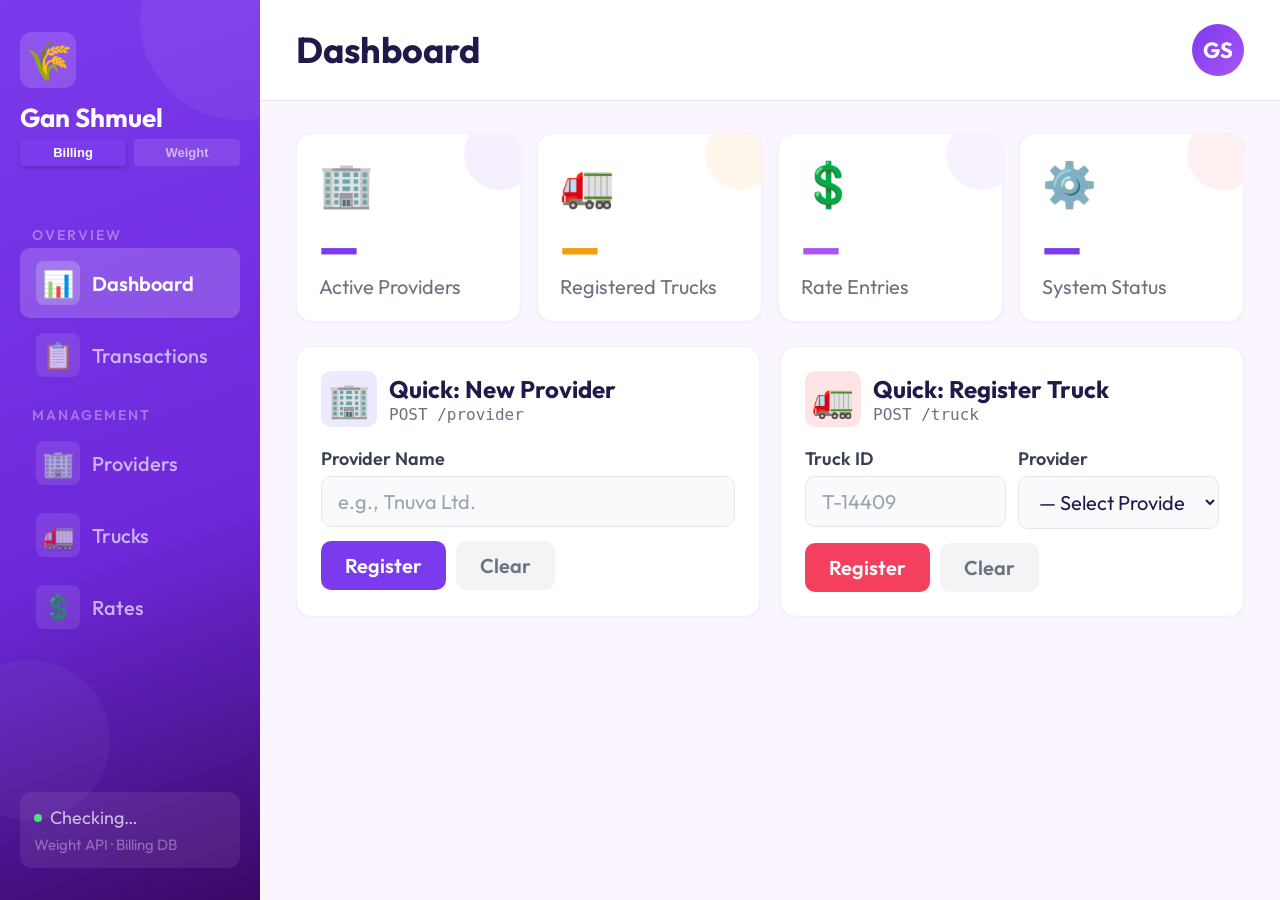
==== front/index.html @ b9836308 "test." ====
<!doctype html>
<html lang="en">
  <head>
    <meta charset="UTF-8" />
    <meta name="viewport" content="width=device-width, initial-scale=1.0" />
    <title>Gan Shmuel — Billing</title>
    <link rel="stylesheet" href="./css/style.css" />
    <script src="./js/app.js"></script>
    <link
      href="https://fonts.googleapis.com/css2?family=Outfit:wght@300;400;500;600;700;800&display=swap"
      rel="stylesheet"
    />
  </head>
  <body>
    <!-- SIDEBAR -->
    <aside class="sidebar">
      <div class="logo-area">
        <div class="logo-icon">🌾</div>
        <div class="logo-name">Gan Shmuel</div>
        <div class="mode-switcher">
          <button
            id="mode-btn-billing"
            class="btn-mode active"
            onclick="switchMode('billing')"
          >
            Billing
          </button>
          <button
            id="mode-btn-weight"
            class="btn-mode"
            onclick="switchMode('weight')"
          >
            Weight
          </button>
        </div>
      </div>

      <nav id="nav-billing">
        <div class="nav-group">
          <div class="nav-group-label">Overview</div>
          <div
            class="nav-btn active"
            data-page="dashboard"
            onclick="navigate('dashboard')"
          >
            <div class="nav-icon">📊</div>
            Dashboard
          </div>
          <div
            class="nav-btn"
            data-page="transactions"
            onclick="navigate('transactions')"
          >
            <div class="nav-icon">📋</div>
            Transactions
          </div>
        </div>
        <div class="nav-group">
          <div class="nav-group-label">Management</div>
          <div
            class="nav-btn"
            data-page="providers"
            onclick="navigate('providers')"
          >
            <div class="nav-icon">🏢</div>
            Providers
          </div>
          <div class="nav-btn" data-page="trucks" onclick="navigate('trucks')">
            <div class="nav-icon">🚛</div>
            Trucks
          </div>
          <div class="nav-btn" data-page="rates" onclick="navigate('rates')">
            <div class="nav-icon">💲</div>
            Rates
          </div>
        </div>
      </nav>

      <nav id="nav-weight" style="display: none">
        <div class="nav-group">
          <div class="nav-group-label">Weight Control</div>
          <div
            class="nav-btn"
            data-page="weight-dashboard"
            onclick="navigate('weight-dashboard')"
          >
            <div class="nav-icon">📊</div>
            Dashboard
          </div>
          <div
            class="nav-btn"
            data-page="weight-form"
            onclick="navigate('weight-form')"
          >
            <div class="nav-icon">⚖️</div>
            Weigh
          </div>
          <div
            class="nav-btn"
            data-page="weight-batch"
            onclick="navigate('weight-batch')"
          >
            <div class="nav-icon">📦</div>
            Batch
          </div>
          <div
            class="nav-btn"
            data-page="weight-unknown"
            onclick="navigate('weight-unknown')"
          >
            <div class="nav-icon">❓</div>
            Unknown
          </div>
          <div
            class="nav-btn"
            data-page="weight-lookup"
            onclick="navigate('weight-lookup')"
          >
            <div class="nav-icon">🔍</div>
            Lookup
          </div>
        </div>
      </nav>

      <div class="sidebar-footer">
        <div class="online-badge">
          <div class="pulse" id="health-pulse"></div>
          <span id="health-label">Checking…</span>
        </div>
        <div class="sidebar-footer-sub">Weight API · Billing DB</div>
      </div>
    </aside>

    <!-- MAIN -->
    <div class="main">
      <!-- TOPBAR -->
      <div class="header">
        <div class="header-left">
          <h1 id="page-title">Dashboard</h1>
          <p id="page-date"></p>
        </div>
        <div class="header-right">
          <div class="avatar">GS</div>
        </div>
      </div>

      <!-- CONTENT AREA -->
      <div class="content">
        <!-- ===== DASHBOARD PAGE ===== -->
        <div id="page-dashboard" class="page active">
          <div class="stats" id="stats-row">
            <div class="stat">
              <div class="stat-bg" style="background: var(--teal)"></div>
              <span class="stat-icon">🏢</span>
              <div
                class="stat-val"
                id="stat-providers"
                style="color: var(--teal)"
              >
                —
              </div>
              <div class="stat-lbl">Active Providers</div>
            </div>
            <div class="stat">
              <div class="stat-bg" style="background: var(--amber)"></div>
              <span class="stat-icon">🚛</span>
              <div
                class="stat-val"
                id="stat-trucks"
                style="color: var(--amber)"
              >
                —
              </div>
              <div class="stat-lbl">Registered Trucks</div>
            </div>
            <div class="stat">
              <div class="stat-bg" style="background: var(--violet)"></div>
              <span class="stat-icon">💲</span>
              <div
                class="stat-val"
                id="stat-rates"
                style="color: var(--violet)"
              >
                —
              </div>
              <div class="stat-lbl">Rate Entries</div>
            </div>
            <div class="stat">
              <div class="stat-bg" style="background: var(--coral)"></div>
              <span class="stat-icon">⚙️</span>
              <div class="stat-val" id="stat-health" style="color: var(--teal)">
                —
              </div>
              <div class="stat-lbl">System Status</div>
            </div>
          </div>

          <!-- Quick actions on dashboard -->
          <div class="forms-grid">
            <div class="fcard">
              <div class="fcard-top">
                <div class="fcard-icon teal-icon">🏢</div>
                <div>
                  <div class="fcard-title">Quick: New Provider</div>
                  <div class="fcard-endpoint">POST /provider</div>
                </div>
              </div>
              <div class="field">
                <label>Provider Name</label>
                <input
                  type="text"
                  id="dash-provider-name"
                  placeholder="e.g., Tnuva Ltd."
                />
              </div>
              <div class="btn-row">
                <button
                  class="btn btn-teal"
                  onclick="
                    createProvider('dash-provider-name', 'dash-provider-msg')
                  "
                >
                  Register
                </button>
                <button
                  class="btn btn-light"
                  onclick="
                    clearField('dash-provider-name', 'dash-provider-msg')
                  "
                >
                  Clear
                </button>
              </div>
              <div class="msg" id="dash-provider-msg"></div>
            </div>

            <div class="fcard">
              <div class="fcard-top">
                <div class="fcard-icon coral-icon">🚛</div>
                <div>
                  <div class="fcard-title">Quick: Register Truck</div>
                  <div class="fcard-endpoint">POST /truck</div>
                </div>
              </div>
              <div class="row2">
                <div class="field">
                  <label>Truck ID</label>
                  <input type="text" id="dash-truck-id" placeholder="T-14409" />
                </div>
                <div class="field">
                  <label>Provider</label>
                  <select id="dash-truck-provider">
                    <option value="">— Select Provider —</option>
                  </select>
                </div>
              </div>
              <div class="btn-row">
                <button
                  class="btn btn-coral"
                  onclick="
                    createTruck(
                      'dash-truck-id',
                      'dash-truck-provider',
                      'dash-truck-msg',
                    )
                  "
                >
                  Register
                </button>
                <button
                  class="btn btn-light"
                  onclick="
                    clearFields(
                      ['dash-truck-id', 'dash-truck-provider'],
                      'dash-truck-msg',
                    )
                  "
                >
                  Clear
                </button>
              </div>
              <div class="msg" id="dash-truck-msg"></div>
            </div>
          </div>
        </div>

        <!-- ===== PROVIDERS PAGE ===== -->
        <div id="page-providers" class="page">
          <div class="forms-grid">
            <!-- Create -->
            <div class="fcard">
              <div class="fcard-top">
                <div class="fcard-icon teal-icon">➕</div>
                <div>
                  <div class="fcard-title">New Provider</div>
                  <div class="fcard-endpoint">POST /provider</div>
                </div>
              </div>
              <div class="field">
                <label>Provider Name</label>
                <input
                  type="text"
                  id="create-provider-name"
                  placeholder="e.g., Tnuva Ltd."
                />
              </div>
              <div class="btn-row">
                <button
                  class="btn btn-teal"
                  onclick="
                    createProvider(
                      'create-provider-name',
                      'create-provider-msg',
                    )
                  "
                >
                  Register Provider
                </button>
                <button
                  class="btn btn-light"
                  onclick="
                    clearField('create-provider-name', 'create-provider-msg')
                  "
                >
                  Clear
                </button>
              </div>
              <div class="msg" id="create-provider-msg"></div>
            </div>

            <!-- Update -->
            <div class="fcard">
              <div class="fcard-top">
                <div class="fcard-icon amber-icon">✏️</div>
                <div>
                  <div class="fcard-title">Update Provider</div>
                  <div class="fcard-endpoint">PUT /provider/:id</div>
                </div>
              </div>
              <div class="row2">
                <div class="field">
                  <label>Provider ID</label>
                  <select id="update-provider-id">
                    <option value="">— Select Provider —</option>
                  </select>
                </div>
                <div class="field">
                  <label>New Name</label>
                  <input
                    type="text"
                    id="update-provider-name"
                    placeholder="New name"
                  />
                </div>
              </div>
              <div class="btn-row">
                <button class="btn btn-amber" onclick="updateProvider()">
                  Update Provider
                </button>
                <button
                  class="btn btn-light"
                  onclick="
                    clearFields(
                      ['update-provider-id', 'update-provider-name'],
                      'update-provider-msg',
                    )
                  "
                >
                  Clear
                </button>
              </div>
              <div class="msg" id="update-provider-msg"></div>
            </div>
          </div>

          <!-- Providers list -->
          <div class="table-card">
            <div class="table-top">
              <span class="table-heading">All Providers</span>
              <button class="btn btn-light sm" onclick="loadProviders()">
                ↻ Refresh
              </button>
            </div>
            <div id="providers-table-wrap">
              <div class="loading">Loading providers…</div>
            </div>
          </div>
        </div>

        <!-- ===== TRUCKS PAGE ===== -->
        <div id="page-trucks" class="page">
          <div class="forms-grid">
            <!-- Create -->
            <div class="fcard">
              <div class="fcard-top">
                <div class="fcard-icon coral-icon">➕</div>
                <div>
                  <div class="fcard-title">Register Truck</div>
                  <div class="fcard-endpoint">POST /truck</div>
                </div>
              </div>
              <div class="row2">
                <div class="field">
                  <label>Truck ID</label>
                  <input
                    type="text"
                    id="create-truck-id"
                    placeholder="T-14409"
                  />
                </div>
                <div class="field">
                  <label>Provider</label>
                  <select id="create-truck-provider">
                    <option value="">— Select Provider —</option>
                  </select>
                </div>
              </div>
              <div class="btn-row">
                <button
                  class="btn btn-coral"
                  onclick="
                    createTruck(
                      'create-truck-id',
                      'create-truck-provider',
                      'create-truck-msg',
                    )
                  "
                >
                  Register Truck
                </button>
                <button
                  class="btn btn-light"
                  onclick="
                    clearFields(
                      ['create-truck-id', 'create-truck-provider'],
                      'create-truck-msg',
                    )
                  "
                >
                  Clear
                </button>
              </div>
              <div class="msg" id="create-truck-msg"></div>
            </div>

            <!-- Update -->
            <div class="fcard">
              <div class="fcard-top">
                <div class="fcard-icon amber-icon">✏️</div>
                <div>
                  <div class="fcard-title">Update Truck Provider</div>
                  <div class="fcard-endpoint">PUT /truck/:id</div>
                </div>
              </div>
              <div class="row2">
                <div class="field">
                  <label>Truck</label>
                  <select id="update-truck-id">
                    <option value="">— Select Truck —</option>
                  </select>
                </div>
                <div class="field">
                  <label>New Provider</label>
                  <select id="update-truck-provider">
                    <option value="">— Select Provider —</option>
                  </select>
                </div>
              </div>
              <div class="btn-row">
                <button class="btn btn-amber" onclick="updateTruck()">
                  Update Truck
                </button>
                <button
                  class="btn btn-light"
                  onclick="
                    clearFields(
                      ['update-truck-id', 'update-truck-provider'],
                      'update-truck-msg',
                    )
                  "
                >
                  Clear
                </button>
              </div>
              <div class="msg" id="update-truck-msg"></div>
            </div>

            <!-- Lookup -->
            <div class="fcard" style="grid-column: 1/-1">
              <div class="fcard-top">
                <div class="fcard-icon violet-icon">🔍</div>
                <div>
                  <div class="fcard-title">Truck Billing Lookup</div>
                  <div class="fcard-endpoint">GET /truck/:id</div>
                </div>
              </div>
              <div class="row3">
                <div class="field">
                  <label>Truck</label>
                  <select id="lookup-truck-id">
                    <option value="">— Select Truck —</option>
                  </select>
                </div>
                <div class="field">
                  <label>From (yyyymmddhhmmss)</label>
                  <input
                    type="text"
                    id="lookup-truck-from"
                    placeholder="20260301000000"
                  />
                </div>
                <div class="field">
                  <label>To (yyyymmddhhmmss)</label>
                  <input
                    type="text"
                    id="lookup-truck-to"
                    placeholder="20260310235959"
                  />
                </div>
              </div>
              <div class="btn-row" style="margin-top: 4px">
                <button class="btn btn-violet" onclick="lookupTruck()">
                  Search Truck →
                </button>
                <button
                  class="btn btn-light"
                  onclick="
                    clearFields(
                      [
                        'lookup-truck-id',
                        'lookup-truck-from',
                        'lookup-truck-to',
                      ],
                      'lookup-truck-result',
                    )
                  "
                >
                  Clear
                </button>
              </div>
              <div
                id="lookup-truck-result"
                class="result-box"
                style="display: none"
              ></div>
            </div>
          </div>
        </div>

        <!-- ===== RATES PAGE ===== -->
        <div id="page-rates" class="page">
          <div class="forms-grid">
            <!-- Upload -->
            <div class="fcard">
              <div class="fcard-top">
                <div class="fcard-icon amber-icon">📊</div>
                <div>
                  <div class="fcard-title">Upload Rates File</div>
                  <div class="fcard-endpoint">POST /rates</div>
                </div>
              </div>
              <div class="field">
                <label>Excel Filename (from /in folder)</label>
                <input
                  type="text"
                  id="rates-filename"
                  placeholder="rates.xlsx"
                />
              </div>
              <div class="hint">
                File must exist in the server's <code>/in</code> folder.
                Columns: Product, Rate, Scope.
              </div>
              <div class="btn-row" style="margin-top: 12px">
                <button class="btn btn-amber" onclick="uploadRates()">
                  ↑ Upload Rates
                </button>
                <button
                  class="btn btn-light"
                  onclick="clearField('rates-filename', 'rates-upload-msg')"
                >
                  Clear
                </button>
              </div>
              <div class="msg" id="rates-upload-msg"></div>
            </div>

            <!-- Download -->
            <div class="fcard">
              <div class="fcard-top">
                <div class="fcard-icon teal-icon">⬇️</div>
                <div>
                  <div class="fcard-title">Download Current Rates</div>
                  <div class="fcard-endpoint">GET /rates</div>
                </div>
              </div>
              <p
                style="
                  font-size: 13px;
                  color: var(--muted-text);
                  margin-bottom: 20px;
                  line-height: 1.6;
                "
              >
                Downloads the most recently uploaded rates Excel file from the
                server.
              </p>
              <button class="btn btn-teal" onclick="downloadRates()">
                ⬇ Download rates.xlsx
              </button>
              <div class="msg" id="rates-download-msg"></div>
            </div>
          </div>
        </div>

        <!-- ===== TRANSACTIONS PAGE ===== -->
        <div id="page-transactions" class="page">
          <div class="table-card">
            <div class="table-top">
              <span class="table-heading">Weight Transactions</span>
              <div style="display: flex; gap: 10px; align-items: center">
                <input
                  type="text"
                  id="tx-filter"
                  placeholder="Filter: in,out,none"
                  style="width: 160px; margin: 0"
                />
                <button class="btn btn-teal sm" onclick="loadTransactions()">
                  Search
                </button>
              </div>
            </div>
            <div class="filter-bar">
              <div class="field-inline">
                <label>From</label>
                <input type="text" id="tx-from" placeholder="yyyymmddhhmmss" />
              </div>
              <div class="field-inline">
                <label>To</label>
                <input type="text" id="tx-to" placeholder="yyyymmddhhmmss" />
              </div>
            </div>
            <div id="transactions-table-wrap">
              <div class="loading">Click Search to load transactions…</div>
            </div>
          </div>
        </div>

        <!-- ===== WEIGHT DASHBOARD ===== -->
        <div id="page-weight-dashboard" class="page">
          <div class="stats">
            <div class="stat">
              <div class="stat-bg" style="background: var(--teal)"></div>
              <span class="stat-icon">⚖️</span>
              <div class="stat-val" id="stat-weight-health">Online</div>
              <div class="stat-lbl">Weight Service</div>
            </div>
          </div>
          <div class="forms-grid">
            <div class="fcard">
              <div class="fcard-top">
                <div class="fcard-icon teal-icon">⚖️</div>
                <div>
                  <div class="fcard-title">New Weighing</div>
                  <div class="fcard-endpoint">Go to Weigh Form</div>
                </div>
              </div>
              <p
                style="
                  color: var(--muted-text);
                  font-size: 13px;
                  margin-bottom: 15px;
                "
              >
                Register new IN/OUT transactions manually.
              </p>
              <button class="btn btn-teal" onclick="navigate('weight-form')">
                Open Weigh Form
              </button>
            </div>
          </div>
        </div>

        <!-- ===== WEIGHT FORM PAGE ===== -->
        <div id="page-weight-form" class="page">
          <div class="fcard" style="max-width: 600px">
            <div class="fcard-top">
              <div class="fcard-icon teal-icon">⚖️</div>
              <div>
                <div class="fcard-title">Weighing Form</div>
                <div class="fcard-endpoint">POST /weight-form</div>
              </div>
            </div>
            <div class="row2">
              <div class="field">
                <label>Direction</label>
                <select id="w-direction">
                  <option value="in">IN</option>
                  <option value="out">OUT</option>
                  <option value="none">NONE</option>
                </select>
              </div>
              <div class="field">
                <label>Truck License</label>
                <input type="text" id="w-truck" placeholder="e.g. T-12345" />
              </div>
            </div>
            <div class="field">
              <label>Containers (comma separated)</label>
              <input type="text" id="w-containers" placeholder="C-101, C-102" />
            </div>
            <div class="row3">
              <div class="field">
                <label>Weight</label>
                <input type="number" id="w-bruto" placeholder="0" />
              </div>
              <div class="field">
                <label>Unit</label>
                <select id="w-unit">
                  <option value="kg">kg</option>
                  <option value="lbs">lbs</option>
                </select>
              </div>
              <div class="field">
                <label>Produce</label>
                <input type="text" id="w-produce" placeholder="e.g. Oranges" />
              </div>
            </div>
            <div class="btn-row" style="margin-top: 15px">
              <button class="btn btn-teal" onclick="submitWeight()">
                Submit Transaction
              </button>
              <button
                class="btn btn-light"
                onclick="
                  clearFields(
                    ['w-truck', 'w-containers', 'w-bruto', 'w-produce'],
                    'w-msg',
                  )
                "
              >
                Clear
              </button>
            </div>
            <div class="msg" id="w-msg"></div>
          </div>
        </div>

        <!-- ===== WEIGHT BATCH PAGE ===== -->
        <div id="page-weight-batch" class="page">
          <div class="fcard">
            <div class="fcard-top">
              <div class="fcard-icon amber-icon">📦</div>
              <div>
                <div class="fcard-title">Batch Container Upload</div>
                <div class="fcard-endpoint">POST /batch-weight</div>
              </div>
            </div>
            <div class="field">
              <label>Filename (JSON/CSV in /in folder)</label>
              <input
                type="text"
                id="w-batch-file"
                placeholder="containers.json"
              />
            </div>
            <button class="btn btn-amber" onclick="uploadBatchWeight()">
              Upload Batch
            </button>
            <div class="msg" id="w-batch-msg"></div>
          </div>
        </div>

        <!-- ===== WEIGHT UNKNOWN PAGE ===== -->
        <div id="page-weight-unknown" class="page">
          <div class="table-card">
            <div class="table-top">
              <span class="table-heading">Unknown Containers</span>
              <button class="btn btn-light sm" onclick="loadUnknown()">
                ↻ Refresh
              </button>
            </div>
            <div id="unknown-table-wrap">
              <div class="loading">Loading...</div>
            </div>
          </div>
        </div>

        <!-- ===== WEIGHT LOOKUP PAGE ===== -->
        <div id="page-weight-lookup" class="page">
          <div class="fcard">
            <div class="fcard-top">
              <div class="fcard-icon violet-icon">🔍</div>
              <div class="fcard-title">Session / Item Lookup</div>
            </div>
            <div class="field">
              <label>ID (Session ID or Item ID)</label>
              <input type="text" id="w-lookup-id" placeholder="ID..." />
            </div>
            <button class="btn btn-violet" onclick="lookupWeightData()">
              Search
            </button>
            <div
              id="w-lookup-result"
              class="result-box"
              style="display: none; margin-top: 15px"
            ></div>
          </div>
        </div>
      </div>
      <!-- end .content -->
    </div>
    <!-- end .main -->
  </body>
</html>
---- front/css/style.css ----
/* ========================================
   GAN SHMUEL BILLING — style.css
   Design: Vivid Modern (v3)
   Font: Outfit (Google Fonts)
   ======================================== */

*,
*::before,
*::after {
  box-sizing: border-box;
  margin: 0;
  padding: 0;
}

:root {
  --teal: #7c3aed;
  --teal-dark: #6d28d9;
  --teal-light: #ede9fe;
  --coral: #f43f5e;
  --coral-light: #ffe4e6;
  --amber: #f59e0b;
  --amber-light: #fef3c7;
  --violet: #a855f7;
  --violet-light: #f3e8ff;
  --bg: #faf5ff;
  --white: #ffffff;
  --border: #e5e7eb;
  --text: #3b0764;
  --muted-text: #6b7280;
  --ink: #1e1b4b;
  --success-bg: #ede9fe;
  --success-text: #5b21b6;
  --error-bg: #fee2e2;
  --error-text: #991b1b;
  --warn-bg: #fef3c7;
  --warn-text: #92400e;
  --base-font-size: 20px;
  --small-font-size: 17px;
  --large-font-size: 26px;
  --icon-size: 44px;
  --icon-large-size: 56px;
}

body {
  font-family: "Outfit", sans-serif;
  background: var(--bg);
  color: var(--ink);
  min-height: 100vh;
  display: grid;
  grid-template-columns: 260px 1fr;
  font-size: var(--base-font-size);
}

/* ── SIDEBAR ─────────────────────────────────── */

.sidebar {
  background: linear-gradient(160deg, #7c3aed 0%, #6d28d9 60%, #3b0764 100%);
  padding: 32px 20px;
  display: flex;
  flex-direction: column;
  position: relative;
  overflow: hidden;
  min-height: 100vh;
}

.sidebar::before {
  content: "";
  position: absolute;
  top: -80px;
  right: -80px;
  width: 200px;
  height: 200px;
  border-radius: 50%;
  background: rgba(255, 255, 255, 0.05);
  pointer-events: none;
}

.sidebar::after {
  content: "";
  position: absolute;
  bottom: 80px;
  left: -50px;
  width: 160px;
  height: 160px;
  border-radius: 50%;
  background: rgba(255, 255, 255, 0.04);
  pointer-events: none;
}

/* Logo */
.logo-area {
  margin-bottom: 40px;
  position: relative;
}
.logo-icon {
  width: var(--icon-large-size);
  height: var(--icon-large-size);
  background: rgba(255, 255, 255, 0.15);
  border-radius: 12px;
  display: flex;
  align-items: center;
  justify-content: center;
  font-size: 38px;
  margin-bottom: 14px;
}
.logo-name {
  font-size: 26px;
  font-weight: 700;
  color: white;
  line-height: 1.2;
}
.logo-tagline {
  font-size: 16px;
  color: rgba(255, 255, 255, 0.5);
  margin-top: 4px;
}

/* Nav */
.nav-group {
  margin-bottom: 6px;
  position: relative;
}
.nav-group-label {
  font-size: 14px;
  font-weight: 600;
  letter-spacing: 2px;
  text-transform: uppercase;
  color: rgba(255, 255, 255, 0.35);
  padding: 0 12px;
  margin-bottom: 4px;
  margin-top: 16px;
}
.nav-btn {
  display: flex;
  align-items: center;
  gap: 12px;
  padding: 13px 16px;
  border-radius: 10px;
  cursor: pointer;
  font-size: 20px;
  font-weight: 500;
  color: rgba(255, 255, 255, 0.65);
  transition:
    background 0.2s,
    color 0.2s;
  margin-bottom: 2px;
  user-select: none;
}
.nav-btn:hover {
  background: rgba(255, 255, 255, 0.1);
  color: white;
}
.nav-btn.active {
  background: rgba(255, 255, 255, 0.18);
  color: white;
  font-weight: 600;
}
.nav-icon {
  width: var(--icon-size);
  height: var(--icon-size);
  border-radius: 8px;
  background: rgba(255, 255, 255, 0.1);
  display: flex;
  align-items: center;
  justify-content: center;
  font-size: 26px;
  flex-shrink: 0;
}
.nav-btn.active .nav-icon {
  background: rgba(255, 255, 255, 0.2);
}

/* Footer */
.sidebar-footer {
  margin-top: auto;
  background: rgba(255, 255, 255, 0.08);
  border-radius: 12px;
  padding: 14px;
  position: relative;
}
.online-badge {
  display: flex;
  align-items: center;
  gap: 8px;
  font-size: 18px;
  color: rgba(255, 255, 255, 0.7);
}
.sidebar-footer-sub {
  font-size: 15px;
  color: rgba(255, 255, 255, 0.35);
  margin-top: 6px;
}

/* Pulse dot */
.pulse {
  width: 8px;
  height: 8px;
  border-radius: 50%;
  background: #4ade80;
  flex-shrink: 0;
  animation: pulse-anim 2s infinite;
}
.pulse.offline {
  background: #f87171;
  animation: none;
}
@keyframes pulse-anim {
  0% {
    box-shadow: 0 0 0 0 rgba(74, 222, 128, 0.4);
  }
  70% {
    box-shadow: 0 0 0 8px rgba(74, 222, 128, 0);
  }
  100% {
    box-shadow: 0 0 0 0 rgba(74, 222, 128, 0);
  }
}

/* ── MAIN ─────────────────────────────────────── */

.main {
  display: flex;
  flex-direction: column;
  min-height: 100vh;
  overflow: hidden;
}

/* Header */
.header {
  padding: 24px 36px;
  background: white;
  border-bottom: 1px solid var(--border);
  display: flex;
  align-items: center;
  justify-content: space-between;
  flex-shrink: 0;
}
.header-left h1 {
  font-size: 36px;
  font-weight: 700;
  color: var(--ink);
}
.header-left p {
  font-size: 18px;
  color: var(--muted-text);
  margin-top: 2px;
}
.header-right {
  display: flex;
  gap: 10px;
  align-items: center;
}
.avatar {
  width: 52px;
  height: 52px;
  border-radius: 50%;
  background: linear-gradient(135deg, #7c3aed, #a855f7);
  display: flex;
  align-items: center;
  justify-content: center;
  font-size: 22px;
  font-weight: 700;
  color: white;
}

/* Content */
.content {
  flex: 1;
  padding: 32px 36px;
  overflow-y: auto;
}

/* Pages */
.page {
  display: none;
  flex-direction: column;
  gap: 24px;
}
.page.active {
  display: flex;
}

/* ── STATS ────────────────────────────────────── */

.stats {
  display: grid;
  grid-template-columns: repeat(4, 1fr);
  gap: 16px;
}
.stat {
  background: white;
  border-radius: 16px;
  padding: 22px;
  border: 1px solid #f3f4f6;
  box-shadow: 0 1px 3px rgba(0, 0, 0, 0.05);
  position: relative;
  overflow: hidden;
}
.stat-bg {
  position: absolute;
  top: -16px;
  right: -16px;
  width: 72px;
  height: 72px;
  border-radius: 50%;
  opacity: 0.08;
  pointer-events: none;
}
.stat-icon {
  font-size: 44px;
  margin-bottom: 12px;
  display: block;
}
.stat-val {
  font-size: 46px;
  font-weight: 800;
  line-height: 1;
}
.stat-lbl {
  font-size: 20px;
  color: var(--muted-text);
  margin-top: 5px;
}

/* ── FORMS GRID ───────────────────────────────── */

.forms-grid {
  display: grid;
  grid-template-columns: 1fr 1fr;
  gap: 20px;
}

/* Form Card */
.fcard {
  background: white;
  border-radius: 16px;
  padding: 24px;
  border: 1px solid #f3f4f6;
  box-shadow: 0 1px 3px rgba(0, 0, 0, 0.05);
}
.fcard-top {
  display: flex;
  align-items: center;
  gap: 12px;
  margin-bottom: 20px;
}
.fcard-icon {
  width: 56px;
  height: 56px;
  border-radius: 10px;
  display: flex;
  align-items: center;
  justify-content: center;
  font-size: 34px;
  flex-shrink: 0;
}
.teal-icon {
  background: var(--teal-light);
}
.coral-icon {
  background: var(--coral-light);
}
.amber-icon {
  background: var(--amber-light);
}
.violet-icon {
  background: var(--violet-light);
}

.fcard-title {
  font-size: 24px;
  font-weight: 700;
}
.fcard-endpoint {
  font-size: 16px;
  color: var(--muted-text);
  font-family: monospace;
  margin-top: 1px;
}

/* ── FORM FIELDS ──────────────────────────────── */

.field {
  margin-bottom: 14px;
}
.field label {
  display: block;
  font-size: 18px;
  font-weight: 600;
  color: #374151;
  margin-bottom: 6px;
}

input,
select {
  width: 100%;
  padding: 12px 16px;
  border: 1.5px solid var(--border);
  border-radius: 10px;
  font-family: "Outfit", sans-serif;
  font-size: 20px;
  color: var(--ink);
  background: #f9fafb;
  outline: none;
  transition:
    border-color 0.2s,
    box-shadow 0.2s,
    background 0.2s;
}
input:focus,
select:focus {
  border-color: var(--teal);
  background: white;
  box-shadow: 0 0 0 3px rgba(13, 148, 136, 0.1);
}
input::placeholder {
  color: #9ca3af;
}

/* Layout helpers inside cards */
.row2 {
  display: grid;
  grid-template-columns: 1fr 1fr;
  gap: 12px;
}
.row3 {
  display: grid;
  grid-template-columns: 1fr 1fr 1fr;
  gap: 12px;
}

.hint {
  font-size: 17px;
  color: var(--muted-text);
  line-height: 1.5;
  margin-bottom: 4px;
}
.hint code {
  font-family: monospace;
  background: #f3f4f6;
  padding: 1px 5px;
  border-radius: 4px;
}

/* ── BUTTONS ──────────────────────────────────── */

.btn {
  font-family: "Outfit", sans-serif;
  font-size: 20px;
  font-weight: 600;
  padding: 12px 24px;
  border-radius: 10px;
  border: none;
  cursor: pointer;
  transition:
    transform 0.15s,
    box-shadow 0.15s,
    background 0.15s;
  white-space: nowrap;
}
.btn:hover {
  transform: translateY(-1px);
  box-shadow: 0 4px 12px rgba(0, 0, 0, 0.15);
}
.btn:active {
  transform: translateY(0);
}

.btn-teal {
  background: var(--teal);
  color: white;
}
.btn-coral {
  background: var(--coral);
  color: white;
}
.btn-amber {
  background: var(--amber);
  color: white;
}
.btn-violet {
  background: var(--violet);
  color: white;
}
.btn-light {
  background: #f3f4f6;
  color: #6b7280;
  box-shadow: none;
}
.btn-light:hover {
  background: #e5e7eb;
  transform: none;
  box-shadow: none;
}
.btn.sm {
  padding: 10px 20px;
  font-size: 17px;
}
.btn-row {
  display: flex;
  gap: 10px;
  align-items: center;
  flex-wrap: wrap;
}

/* ── MESSAGES / ALERTS ────────────────────────── */

.msg {
  margin-top: 12px;
  font-size: 18px;
  font-weight: 500;
  padding: 8px 12px;
  border-radius: 8px;
  display: none;
  line-height: 1.4;
}
.msg.success {
  display: block;
  background: var(--success-bg);
  color: var(--success-text);
}
.msg.error {
  display: block;
  background: var(--error-bg);
  color: var(--error-text);
}
.msg.warn {
  display: block;
  background: var(--warn-bg);
  color: var(--warn-text);
}

/* Result box (truck lookup) */
.result-box {
  margin-top: 16px;
  background: #f9fafb;
  border: 1px solid var(--border);
  border-radius: 12px;
  padding: 16px 20px;
  font-size: 20px;
  line-height: 1.8;
}
.result-box strong {
  color: var(--ink);
}
.result-box .result-label {
  color: var(--muted-text);
  font-size: 17px;
  font-weight: 600;
  text-transform: uppercase;
  letter-spacing: 0.5px;
}
.result-box .sessions-title {
  font-weight: 700;
  margin: 12px 0 6px;
  border-top: 1px solid var(--border);
  padding-top: 12px;
}
.result-box .session-row {
  background: white;
  border: 1px solid var(--border);
  border-radius: 8px;
  padding: 10px 14px;
  margin-bottom: 6px;
  font-size: 18px;
  display: grid;
  grid-template-columns: auto 1fr;
  gap: 4px 12px;
}

/* ── TABLES ───────────────────────────────────── */

.table-card {
  background: white;
  border-radius: 16px;
  overflow: hidden;
  border: 1px solid #f3f4f6;
  box-shadow: 0 1px 3px rgba(0, 0, 0, 0.05);
}
.table-top {
  padding: 20px 24px;
  display: flex;
  justify-content: space-between;
  align-items: center;
  border-bottom: 1px solid #f3f4f6;
  gap: 12px;
  flex-wrap: wrap;
}
.table-heading {
  font-size: 24px;
  font-weight: 700;
}

.filter-bar {
  padding: 14px 24px;
  background: #f9fafb;
  border-bottom: 1px solid #f3f4f6;
  display: flex;
  gap: 20px;
  align-items: flex-end;
}
.field-inline {
  display: flex;
  flex-direction: column;
  gap: 4px;
}
.field-inline label {
  font-size: 14px;
  font-weight: 600;
  color: #374151;
}
.field-inline input {
  width: 200px;
  margin: 0;
}

table {
  width: 100%;
  border-collapse: collapse;
}
th {
  text-align: left;
  padding: 14px 24px;
  font-size: 16px;
  font-weight: 600;
  text-transform: uppercase;
  letter-spacing: 0.8px;
  color: var(--muted-text);
  background: #f9fafb;
  border-bottom: 1px solid #f3f4f6;
}
td {
  padding: 16px 24px;
  font-size: 20px;
  border-bottom: 1px solid #f9fafb;
}
tr:last-child td {
  border-bottom: none;
}
tr:hover td {
  background: var(--bg);
}

/* Status chips */
.chip {
  display: inline-flex;
  align-items: center;
  gap: 5px;
  padding: 5px 12px;
  border-radius: 20px;
  font-size: 17px;
  font-weight: 600;
}
/* ...existing code... */
.chip::before {
  content: "●";
  font-size: 12px;
}
.chip-teal {
  background: var(--teal-light);
  color: var(--teal-dark);
}
.chip-amber {
  background: var(--amber-light);
  color: #92400e;
}
.chip-coral {
  background: var(--coral-light);
  color: #9f1239;
}
.chip-violet {
  background: var(--violet-light);
  color: #5b21b6;
}

/* Loading / empty states */
.loading,
.empty {
  padding: 48px 24px;
  text-align: center;
  font-size: 20px;
  color: var(--muted-text);
}
.loading::before {
  content: "⏳ ";
}
.empty::before {
  content: "📭 ";
}

/* ── SCROLLBAR ────────────────────────────────── */

::-webkit-scrollbar {
  width: 6px;
}
::-webkit-scrollbar-track {
  background: transparent;
}
::-webkit-scrollbar-thumb {
  background: #d1d5db;
  border-radius: 6px;
}
::-webkit-scrollbar-thumb:hover {
  background: #9ca3af;
}

/* ── RESPONSIVE ───────────────────────────────── */

@media (max-width: 1024px) {
  body {
    grid-template-columns: 1fr;
  }
  .sidebar {
    display: none;
  }
  .stats {
    grid-template-columns: repeat(2, 1fr);
  }
  .forms-grid {
    grid-template-columns: 1fr;
  }
  .row3 {
    grid-template-columns: 1fr 1fr;
  }
}

@media (max-width: 600px) {
  .content {
    padding: 20px 16px;
  }
  .stats {
    grid-template-columns: 1fr 1fr;
  }
  .row2 {
    grid-template-columns: 1fr;
  }
  .row3 {
    grid-template-columns: 1fr;
  }
  .header {
    padding: 16px 20px;
  }
}

.mode-switcher {
  display: flex;
  gap: 8px;
  margin-top: 6px;
  margin-bottom: 4px;
}
.btn-mode {
  flex: 1;
  background: rgba(255, 255, 255, 0.1);
  border: none;
  color: rgba(255, 255, 255, 0.6);
  padding: 6px 0;
  border-radius: 4px;
  cursor: pointer;
  font-weight: 600;
  font-size: 13px;
  transition: all 0.2s;
}
.btn-mode.active {
  background: var(--teal);
  color: #fff;
  box-shadow: 0 2px 4px rgba(0, 0, 0, 0.2);
}
.btn-mode:hover:not(.active) {
  background: rgba(255, 255, 255, 0.2);
  color: #fff;
}
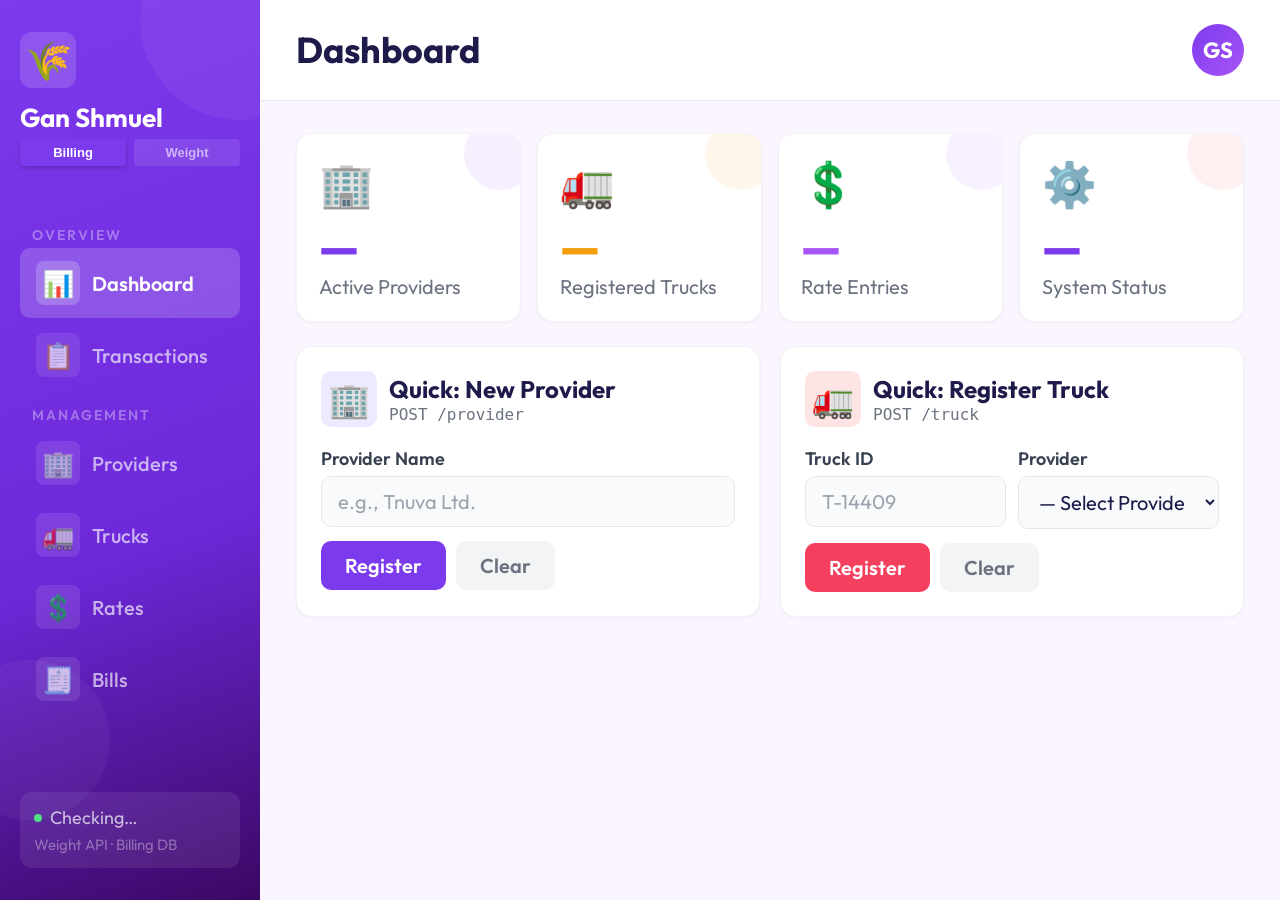
==== commit d5f9f026: "fix bugs" ====
--- a/front/index.html
+++ b/front/index.html
@@ -73,6 +73,10 @@
             <div class="nav-icon">💲</div>
             Rates
           </div>
+          <div class="nav-btn" data-page="bills" onclick="navigate('bills')">
+            <div class="nav-icon">🧾</div>
+            Bills
+          </div>
         </div>
       </nav>
 
@@ -646,6 +650,67 @@
           </div>
         </div>
 
+        <!-- ===== BILLS PAGE ===== -->
+        <div id="page-bills" class="page">
+          <div class="fcard" style="max-width: 700px">
+            <div class="fcard-top">
+              <div class="fcard-icon teal-icon">🧾</div>
+              <div>
+                <div class="fcard-title">Provider Bill</div>
+                <div class="fcard-endpoint">GET /bill/:id</div>
+              </div>
+            </div>
+            <div class="row3">
+              <div class="field">
+                <label>Provider</label>
+                <select id="bill-provider-id">
+                  <option value="">— Select Provider —</option>
+                </select>
+              </div>
+              <div class="field">
+                <label>From (yyyymmddhhmmss)</label>
+                <input type="text" id="bill-from" placeholder="20260301000000" />
+              </div>
+              <div class="field">
+                <label>To (yyyymmddhhmmss)</label>
+                <input type="text" id="bill-to" placeholder="20260311235959" />
+              </div>
+            </div>
+            <div class="btn-row" style="margin-top: 12px">
+              <button class="btn btn-teal" onclick="loadBill()">Generate Bill</button>
+              <button class="btn btn-light" onclick="clearFields(['bill-from','bill-to'],'bill-msg'); document.getElementById('bill-result').style.display='none'">Clear</button>
+            </div>
+            <div class="msg" id="bill-msg"></div>
+          </div>
+
+          <div id="bill-result" class="table-card" style="display:none; margin-top:20px">
+            <div class="table-top">
+              <span class="table-heading" id="bill-result-title">Bill</span>
+            </div>
+            <div class="stats" style="margin-bottom:16px">
+              <div class="stat">
+                <div class="stat-bg" style="background:var(--teal)"></div>
+                <span class="stat-icon">🚛</span>
+                <div class="stat-val" id="bill-truck-count" style="color:var(--teal)">0</div>
+                <div class="stat-lbl">Trucks</div>
+              </div>
+              <div class="stat">
+                <div class="stat-bg" style="background:var(--amber)"></div>
+                <span class="stat-icon">📋</span>
+                <div class="stat-val" id="bill-session-count" style="color:var(--amber)">0</div>
+                <div class="stat-lbl">Sessions</div>
+              </div>
+              <div class="stat">
+                <div class="stat-bg" style="background:var(--violet)"></div>
+                <span class="stat-icon">💰</span>
+                <div class="stat-val" id="bill-total" style="color:var(--violet)">0</div>
+                <div class="stat-lbl">Total Pay</div>
+              </div>
+            </div>
+            <div id="bill-products-wrap"></div>
+          </div>
+        </div>
+
         <!-- ===== WEIGHT DASHBOARD ===== -->
         <div id="page-weight-dashboard" class="page">
           <div class="stats">
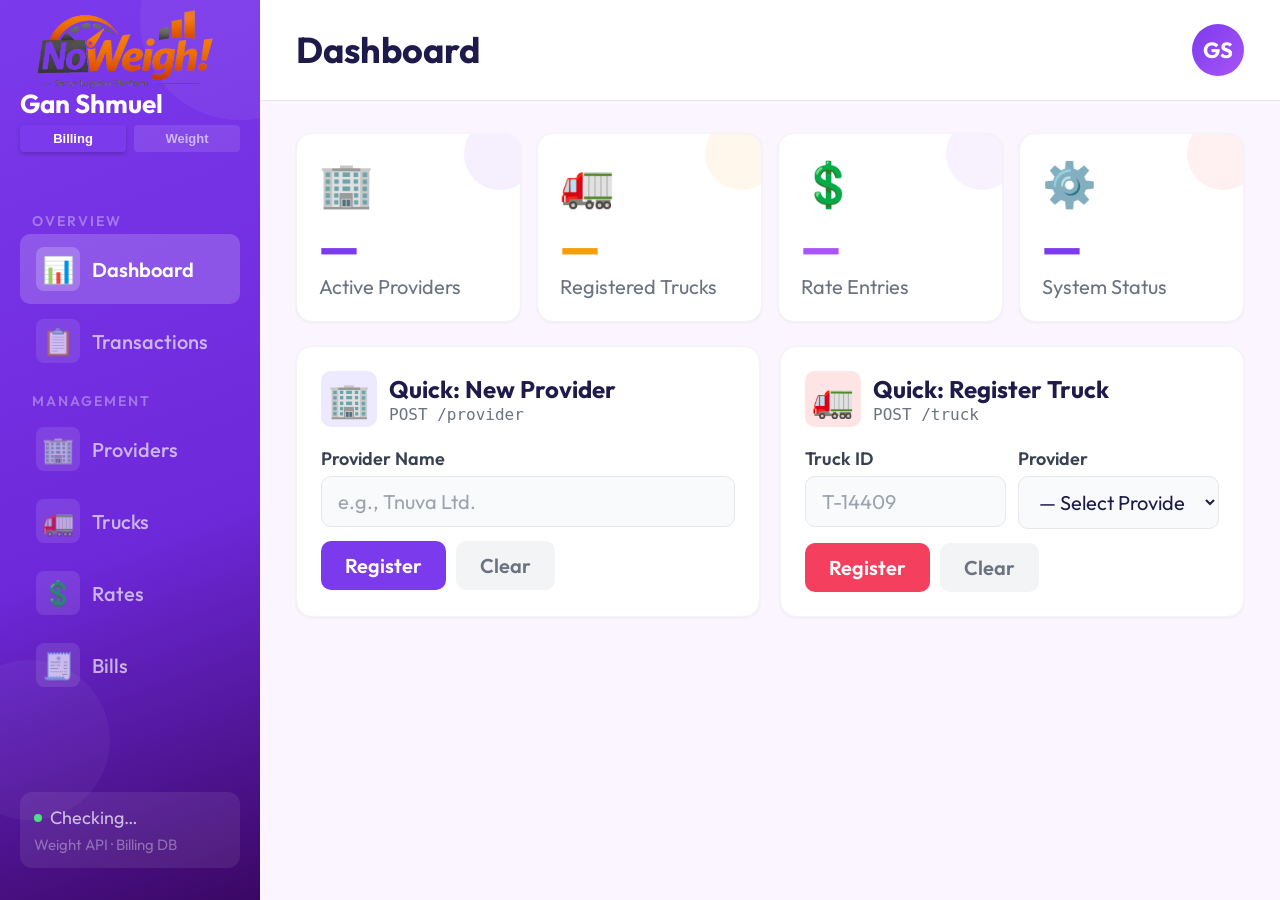
==== commit 2b93ea68: "add logo" ====
--- a/front/index.html
+++ b/front/index.html
@@ -15,7 +15,13 @@
     <!-- SIDEBAR -->
     <aside class="sidebar">
       <div class="logo-area">
-        <div class="logo-icon">🌾</div>
+        <div class="logo-icon">
+          <img
+            src="./no weight.png"
+            alt="Logo"
+            style="height: 210px; width: auto"
+          />
+        </div>
         <div class="logo-name">Gan Shmuel</div>
         <div class="mode-switcher">
           <button
@@ -652,7 +658,7 @@
 
         <!-- ===== BILLS PAGE ===== -->
         <div id="page-bills" class="page">
-          <div class="fcard" style="max-width: 700px">
+          <div class="fcard" style="max-width: 800px">
             <div class="fcard-top">
               <div class="fcard-icon teal-icon">🧾</div>
               <div>
@@ -668,42 +674,74 @@
                 </select>
               </div>
               <div class="field">
-                <label>From (yyyymmddhhmmss)</label>
-                <input type="text" id="bill-from" placeholder="20260301000000" />
-              </div>
-              <div class="field">
-                <label>To (yyyymmddhhmmss)</label>
-                <input type="text" id="bill-to" placeholder="20260311235959" />
+                <label>From</label>
+                <input type="datetime-local" id="bill-from" />
+              </div>
+              <div class="field">
+                <label>To</label>
+                <input type="datetime-local" id="bill-to" />
               </div>
             </div>
             <div class="btn-row" style="margin-top: 12px">
-              <button class="btn btn-teal" onclick="loadBill()">Generate Bill</button>
-              <button class="btn btn-light" onclick="clearFields(['bill-from','bill-to'],'bill-msg'); document.getElementById('bill-result').style.display='none'">Clear</button>
+              <button class="btn btn-teal" onclick="loadBill()">
+                Generate Bill
+              </button>
+              <button
+                class="btn btn-light"
+                onclick="
+                  clearFields(['bill-from', 'bill-to'], 'bill-msg');
+                  document.getElementById('bill-result').style.display = 'none';
+                "
+              >
+                Clear
+              </button>
             </div>
             <div class="msg" id="bill-msg"></div>
           </div>
 
-          <div id="bill-result" class="table-card" style="display:none; margin-top:20px">
+          <div
+            id="bill-result"
+            class="table-card"
+            style="display: none; margin-top: 20px"
+          >
             <div class="table-top">
               <span class="table-heading" id="bill-result-title">Bill</span>
             </div>
-            <div class="stats" style="margin-bottom:16px">
+            <div class="stats" style="margin-bottom: 16px">
               <div class="stat">
-                <div class="stat-bg" style="background:var(--teal)"></div>
+                <div class="stat-bg" style="background: var(--teal)"></div>
                 <span class="stat-icon">🚛</span>
-                <div class="stat-val" id="bill-truck-count" style="color:var(--teal)">0</div>
+                <div
+                  class="stat-val"
+                  id="bill-truck-count"
+                  style="color: var(--teal)"
+                >
+                  0
+                </div>
                 <div class="stat-lbl">Trucks</div>
               </div>
               <div class="stat">
-                <div class="stat-bg" style="background:var(--amber)"></div>
+                <div class="stat-bg" style="background: var(--amber)"></div>
                 <span class="stat-icon">📋</span>
-                <div class="stat-val" id="bill-session-count" style="color:var(--amber)">0</div>
+                <div
+                  class="stat-val"
+                  id="bill-session-count"
+                  style="color: var(--amber)"
+                >
+                  0
+                </div>
                 <div class="stat-lbl">Sessions</div>
               </div>
               <div class="stat">
-                <div class="stat-bg" style="background:var(--violet)"></div>
+                <div class="stat-bg" style="background: var(--violet)"></div>
                 <span class="stat-icon">💰</span>
-                <div class="stat-val" id="bill-total" style="color:var(--violet)">0</div>
+                <div
+                  class="stat-val"
+                  id="bill-total"
+                  style="color: var(--violet)"
+                >
+                  0
+                </div>
                 <div class="stat-lbl">Total Pay</div>
               </div>
             </div>
@@ -801,11 +839,25 @@
                   clearFields(
                     ['w-truck', 'w-containers', 'w-bruto', 'w-produce'],
                     'w-msg',
-                  )
+                  );
+                  document.getElementById('w-force').checked = false;
                 "
               >
                 Clear
               </button>
+              <label
+                style="
+                  display: flex;
+                  align-items: center;
+                  gap: 6px;
+                  margin-left: 12px;
+                  cursor: pointer;
+                  font-size: 14px;
+                  color: var(--muted-text);
+                "
+              >
+                <input type="checkbox" id="w-force" /> Force
+              </label>
             </div>
             <div class="msg" id="w-msg"></div>
           </div>
--- a/front/css/style.css
+++ b/front/css/style.css
@@ -95,13 +95,12 @@
 .logo-icon {
   width: var(--icon-large-size);
   height: var(--icon-large-size);
-  background: rgba(255, 255, 255, 0.15);
   border-radius: 12px;
   display: flex;
   align-items: center;
   justify-content: center;
   font-size: 38px;
-  margin-bottom: 14px;
+  margin: auto;
 }
 .logo-name {
   font-size: 26px;
